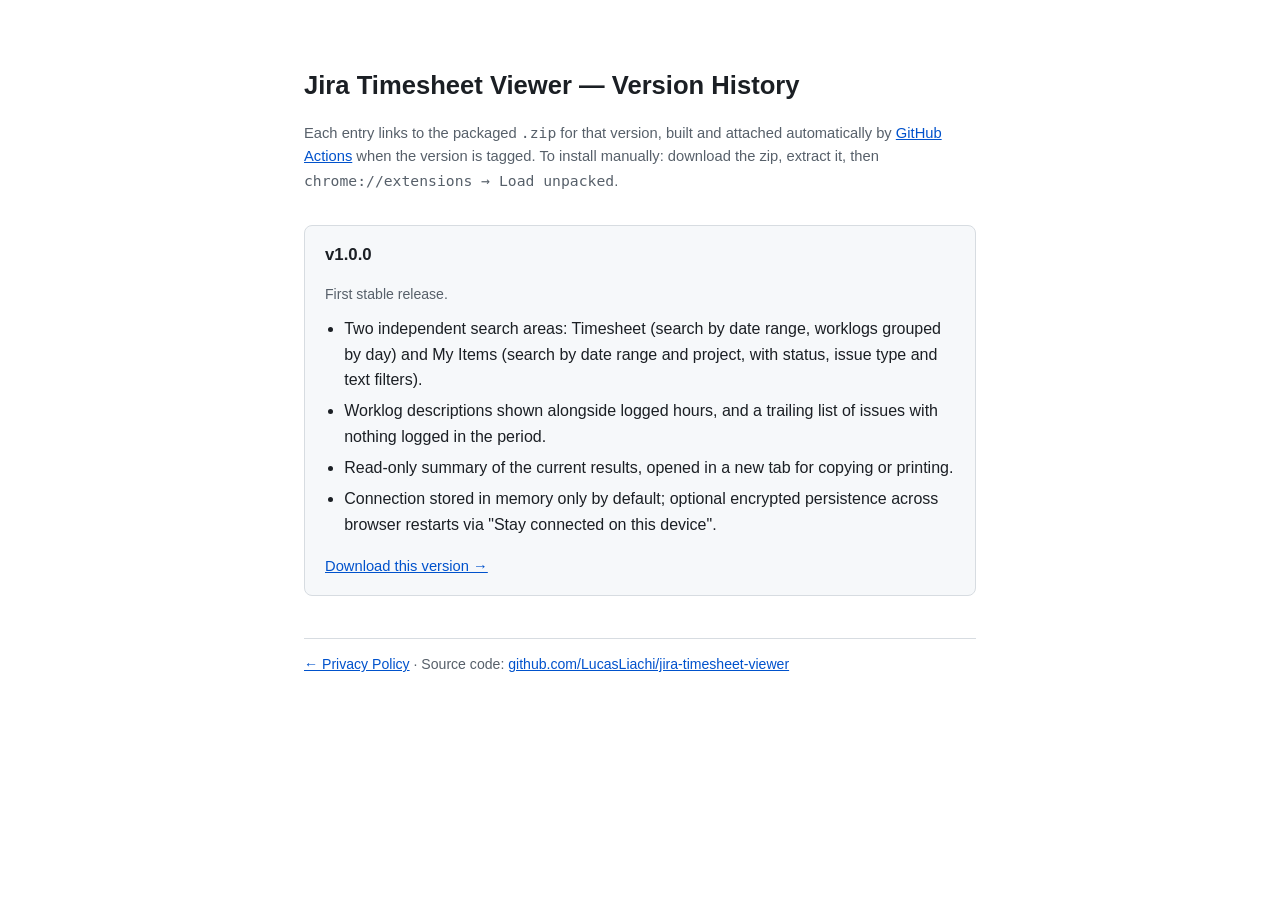
==== docs/changelog.html @ 63e49167 "Release v1.0.0" ====
<!doctype html>
<html lang="en">
<head>
<meta charset="utf-8">
<meta name="viewport" content="width=device-width, initial-scale=1">
<title>Jira Timesheet Viewer — Version History</title>
<style>
  :root {
    --bg: #ffffff;
    --fg: #1b1f24;
    --muted: #57606a;
    --accent: #0052cc;
    --border: #d7dce1;
    --card: #f6f8fa;
  }
  @media (prefers-color-scheme: dark) {
    :root {
      --bg: #0d1117;
      --fg: #e6edf3;
      --muted: #9aa5b1;
      --accent: #4c9aff;
      --border: #2d333b;
      --card: #161b22;
    }
  }
  * { box-sizing: border-box; }
  body {
    margin: 0;
    background: var(--bg);
    color: var(--fg);
    font-family: -apple-system, BlinkMacSystemFont, "Segoe UI", Roboto, Helvetica, Arial, sans-serif;
    line-height: 1.6;
  }
  main {
    max-width: 720px;
    margin: 0 auto;
    padding: 48px 24px 96px;
  }
  h1 {
    font-size: 1.6rem;
    margin-bottom: 4px;
  }
  .meta {
    color: var(--muted);
    font-size: 0.92rem;
    margin-bottom: 32px;
  }
  .release {
    background: var(--card);
    border: 1px solid var(--border);
    border-radius: 8px;
    padding: 16px 20px;
    margin: 20px 0;
  }
  .release h2 {
    font-size: 1.05rem;
    margin: 0 0 4px;
  }
  .release .date {
    color: var(--muted);
    font-size: 0.88rem;
    margin-bottom: 10px;
  }
  .release ul {
    padding-left: 1.2em;
    margin: 10px 0;
  }
  .release li {
    margin-bottom: 0.35em;
  }
  a { color: var(--accent); }
  .download {
    display: inline-block;
    margin-top: 8px;
    font-size: 0.92rem;
  }
  footer {
    margin-top: 3em;
    padding-top: 1em;
    border-top: 1px solid var(--border);
    color: var(--muted);
    font-size: 0.88rem;
  }
</style>
</head>
<body>
<main>
  <h1>Jira Timesheet Viewer — Version History</h1>
  <p class="meta">Each entry links to the packaged <code>.zip</code> for that version, built and attached automatically by <a href="https://github.com/LucasLiachi/jira-timesheet-viewer/actions/workflows/release.yml">GitHub Actions</a> when the version is tagged. To install manually: download the zip, extract it, then <code>chrome://extensions → Load unpacked</code>.</p>

  <!-- ship-release skill: newest entry goes right below this comment -->

  <div class="release">
    <h2>v1.0.0</h2>
    <p class="date">First stable release.</p>
    <ul>
      <li>Two independent search areas: Timesheet (search by date range, worklogs grouped by day) and My Items (search by date range and project, with status, issue type and text filters).</li>
      <li>Worklog descriptions shown alongside logged hours, and a trailing list of issues with nothing logged in the period.</li>
      <li>Read-only summary of the current results, opened in a new tab for copying or printing.</li>
      <li>Connection stored in memory only by default; optional encrypted persistence across browser restarts via "Stay connected on this device".</li>
    </ul>
    <a class="download" href="https://github.com/LucasLiachi/jira-timesheet-viewer/releases/tag/v1.0.0">Download this version →</a>
  </div>

  <footer>
    <a href="index.html">← Privacy Policy</a> · Source code: <a href="https://github.com/LucasLiachi/jira-timesheet-viewer">github.com/LucasLiachi/jira-timesheet-viewer</a>
  </footer>
</main>
</body>
</html>
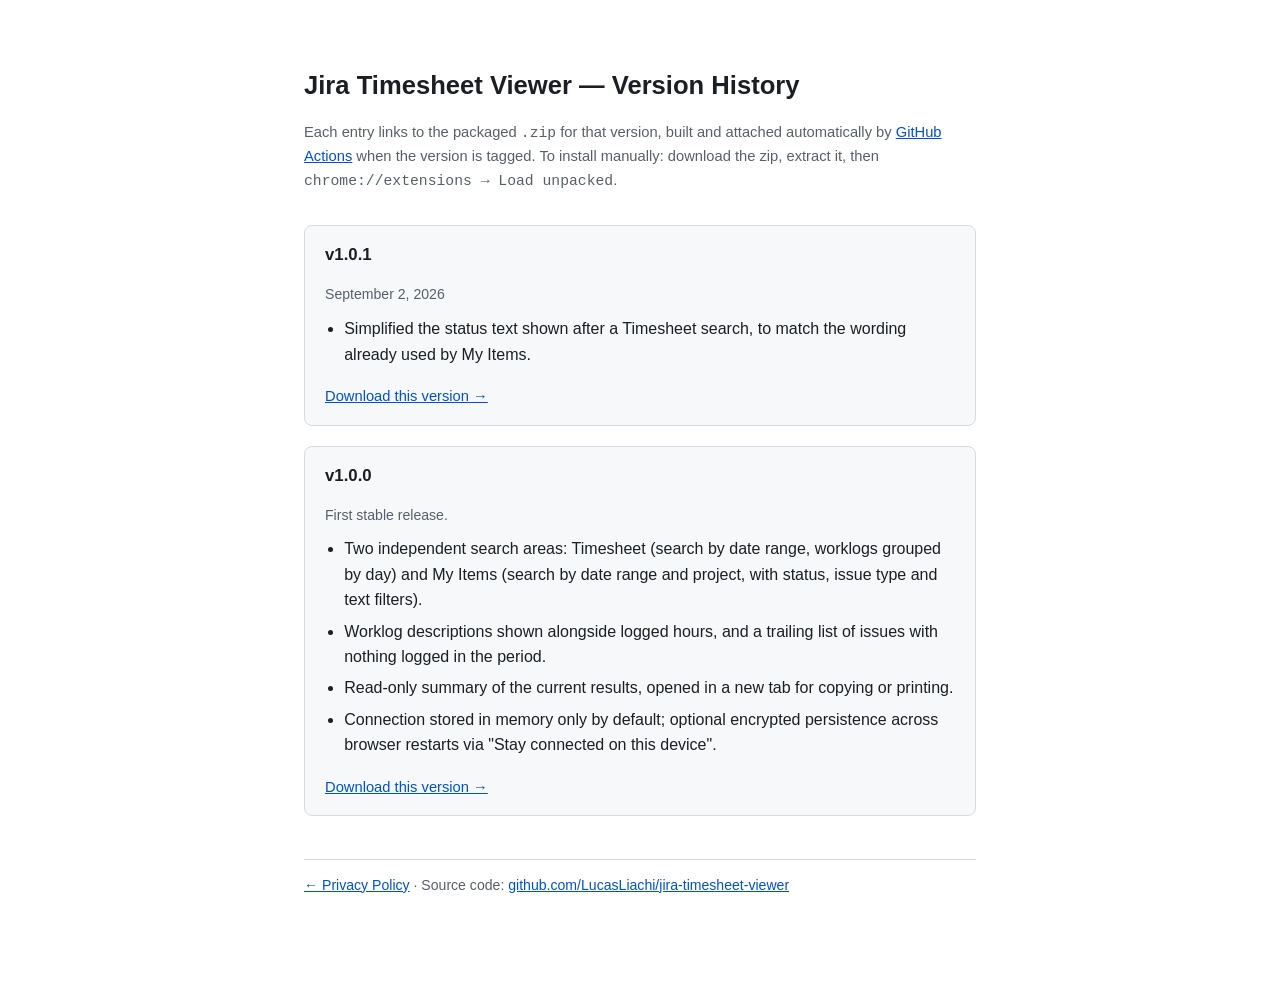
==== commit 01fe40f0: "Release v1.0.1 Co-Authored-By: Claude Sonnet 5 <noreply@anthropic.com>" ====
--- a/docs/changelog.html
+++ b/docs/changelog.html
@@ -91,6 +91,15 @@
   <!-- ship-release skill: newest entry goes right below this comment -->
 
   <div class="release">
+    <h2>v1.0.1</h2>
+    <p class="date">September 2, 2026</p>
+    <ul>
+      <li>Simplified the status text shown after a Timesheet search, to match the wording already used by My Items.</li>
+    </ul>
+    <a class="download" href="https://github.com/LucasLiachi/jira-timesheet-viewer/releases/tag/v1.0.1">Download this version →</a>
+  </div>
+
+  <div class="release">
     <h2>v1.0.0</h2>
     <p class="date">First stable release.</p>
     <ul>
